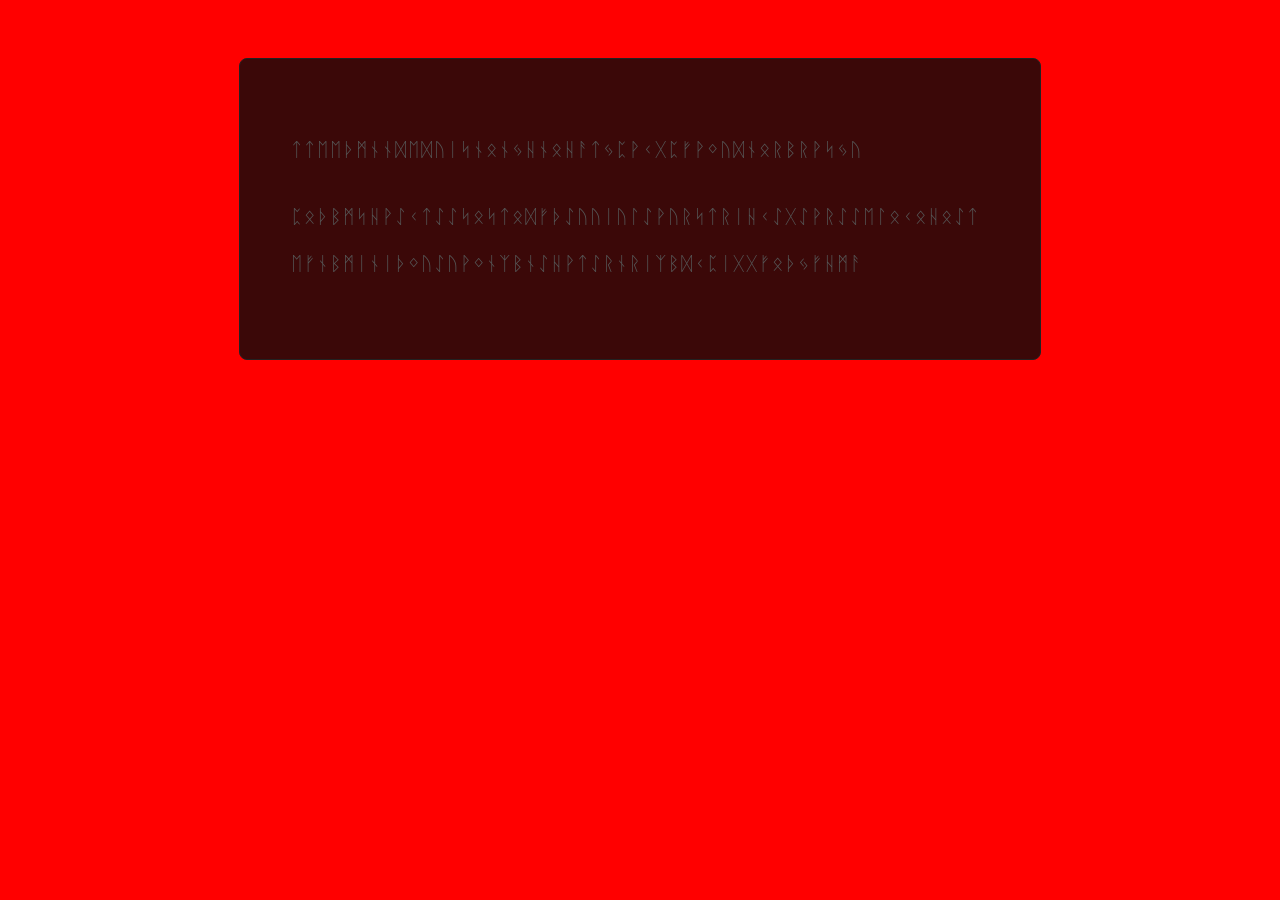
==== index.html @ 0875752b "index" ====
<!DOCTYPE html>
<html lang="pt-BR">
<head>
    <meta charset="UTF-8">
    <title>Shadow Slave Wiki</title>
    <link rel="stylesheet" href="css/style.css">
</head>
<body>

    <div class="spell-description" id="main-desc">
        <p>Você foi infectado pelo Feitiço do Pesadelo.</p>
        <p>As runas se contorcem e dissipam como poeira ao vento, revelando a linguagem proibida do destino.</p>
    </div>

    <script src="js/spell.js"></script>
    <script>
        // Inicia o efeito no elemento com ID 'main-desc'
        initSpellText('main-desc');
    </script>
</body>
</html>
---- css/style.css ----
body { background-color: red !important; }
/* style.css */
body { 
    background-color: #050505; 
    color: #d4d4d4; 
    font-family: 'Courier New', monospace; 
    padding: 50px; 
    display: flex; 
    justify-content: center; 
}

.spell-description {
    line-height: 2.5; 
    font-size: 19px; 
    cursor: pointer;
    padding: 50px; 
    border: 1px solid #222;
    max-width: 700px; 
    background: rgba(10, 10, 10, 0.8); 
    border-radius: 8px;
    user-select: none; /* Evita seleção comum para não atrapalhar o efeito */
}

.char-wrapper { position: relative; display: inline-block; margin: 0 1px; }

.rune-char { color: #555; transition: all 0.5s ease; }

.real-char { 
    position: absolute; left: 0; top: 0; opacity: 0; 
    color: #fff; text-shadow: 0 0 10px #fff; 
    transition: all 1.2s ease;
    filter: blur(5px); /* Efeito de fumaça inicial */
    transform: translateY(-5px);
}

.translated .rune-char { transform: translateY(10px); opacity: 0; filter: blur(5px); }
.translated .real-char { opacity: 1; filter: blur(0px); transform: translateY(0); }

.char-dust {
    position: absolute; width: 2px; height: 2px; background: #fff;
    border-radius: 50%; pointer-events: none; z-index: 100;
    box-shadow: 0 0 5px #fff;
}
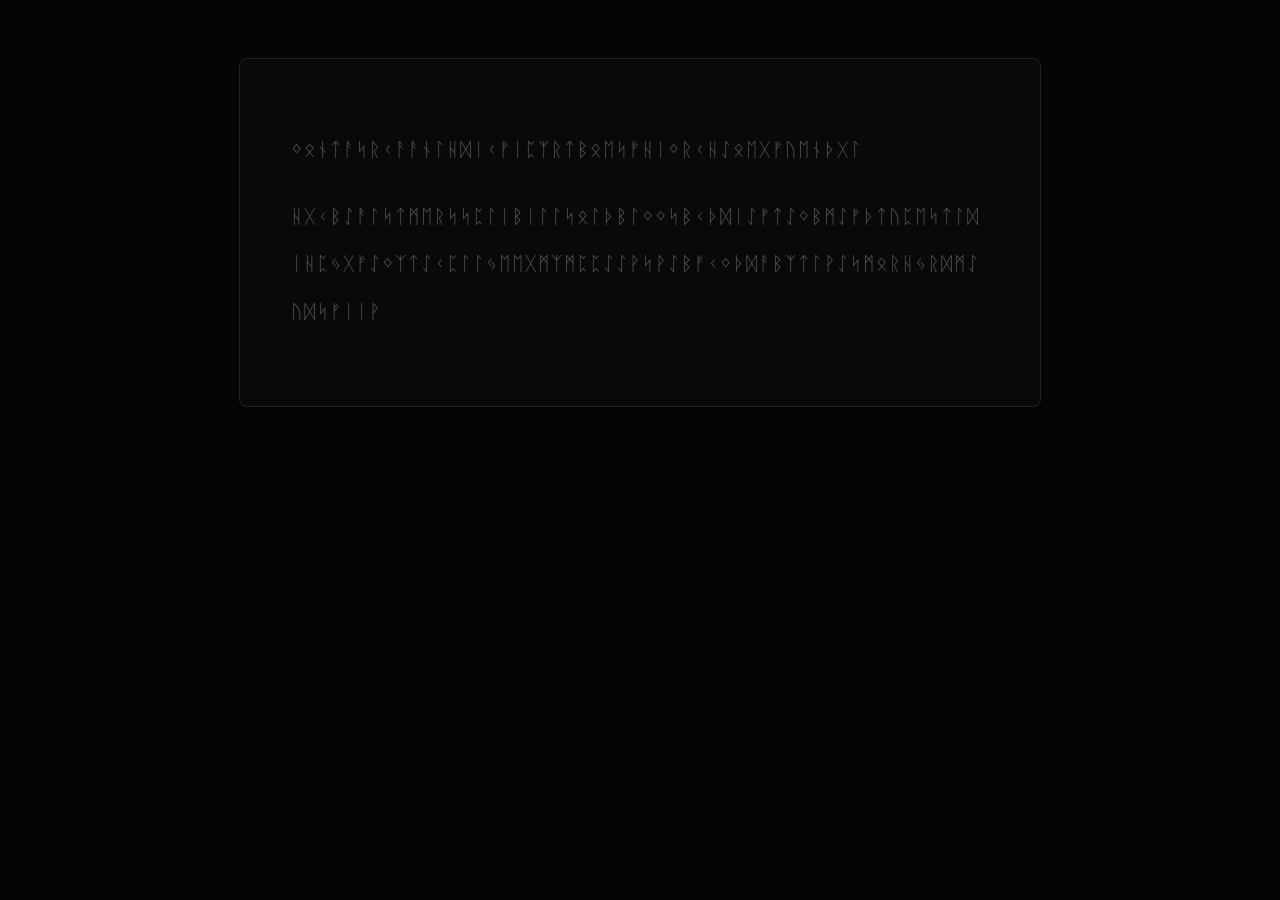
==== commit 4a5be0cd: "index" ====
--- a/index.html
+++ b/index.html
@@ -9,7 +9,7 @@
 
     <div class="spell-description" id="main-desc">
         <p>Você foi infectado pelo Feitiço do Pesadelo.</p>
-        <p>As runas se contorcem e dissipam como poeira ao vento, revelando a linguagem proibida do destino.</p>
+        <p>As sombras sussurram segredos esquecidos. Apenas aqueles que sobrevivem ao Vazio conhecem a verdadeira escuridão.</p>
     </div>
 
     <script src="js/spell.js"></script>
--- a/css/style.css
+++ b/css/style.css
@@ -1,4 +1,3 @@
-body { background-color: red !important; }
 /* style.css */
 body { 
     background-color: #050505; 
@@ -7,6 +6,7 @@
     padding: 50px; 
     display: flex; 
     justify-content: center; 
+    overflow-x: hidden; /* Importante para não dar barra de rolagem com as partículas do mouse */
 }
 
 .spell-description {
@@ -18,26 +18,66 @@
     max-width: 700px; 
     background: rgba(10, 10, 10, 0.8); 
     border-radius: 8px;
-    user-select: none; /* Evita seleção comum para não atrapalhar o efeito */
+    user-select: none;
+    position: relative;
+    z-index: 10;
 }
 
 .char-wrapper { position: relative; display: inline-block; margin: 0 1px; }
 
-.rune-char { color: #555; transition: all 0.5s ease; }
+.rune-char { 
+    color: #555; 
+    transition: all 0.4s ease; /* Transição mais rápida para o efeito de quebra */
+}
 
 .real-char { 
     position: absolute; left: 0; top: 0; opacity: 0; 
-    color: #fff; text-shadow: 0 0 10px #fff; 
-    transition: all 1.2s ease;
-    filter: blur(5px); /* Efeito de fumaça inicial */
-    transform: translateY(-5px);
+    color: #fff; text-shadow: 0 0 12px #fff, 0 0 20px #fff; 
+    transition: all 0.6s ease;
+    filter: blur(2px);
+    transform: scale(1.5); /* Começa maior, como se estivesse surgindo da quebra */
 }
 
-.translated .rune-char { transform: translateY(10px); opacity: 0; filter: blur(5px); }
-.translated .real-char { opacity: 1; filter: blur(0px); transform: translateY(0); }
+/* Efeito de Estilhaço na Revelação (Classe adicionada via JS) */
+.translated .rune-char { 
+    transform: scale(2) rotate(15deg); /* A runa "explode" para fora */
+    opacity: 0; 
+    filter: blur(5px);
+}
 
+.translated .real-char { 
+    opacity: 1; 
+    filter: blur(0px); 
+    transform: scale(1); /* Volta ao tamanho normal */
+}
+
+/* Partícula de estilhaço (fagulho branco) */
 .char-dust {
-    position: absolute; width: 2px; height: 2px; background: #fff;
+    position: absolute; width: 3px; height: 3px; background: #fff;
     border-radius: 50%; pointer-events: none; z-index: 100;
-    box-shadow: 0 0 5px #fff;
+    box-shadow: 0 0 8px #fff, 0 0 15px #fff;
+}
+
+/* --- ESTILOS DO MOUSE --- */
+.mouse-trail {
+    position: absolute; width: 6px; height: 6px; background: #e0e0e0;
+    box-shadow: 0 0 10px #c0c0c0, 0 0 20px #ffffff;
+    border-radius: 50%; pointer-events: none; transform: translate(-50%, -50%);
+    animation: fadeTrail 0.4s ease-out forwards; z-index: 9999;
+}
+
+.mouse-dust {
+    position: absolute; width: 2px; height: 2px; background: #ffffff;
+    box-shadow: 0 0 6px #ffffff; border-radius: 50%; pointer-events: none;
+    transform: translate(-50%, -50%); animation: floatDust 0.8s ease-out forwards; z-index: 9998;
+}
+
+@keyframes fadeTrail {
+    0% { opacity: 0.8; transform: translate(-50%, -50%) scale(1); }
+    100% { opacity: 0; transform: translate(-50%, -50%) scale(0.1); }
+}
+
+@keyframes floatDust {
+    0% { opacity: 1; transform: translate(-50%, -50%) scale(1); }
+    100% { opacity: 0; transform: translate(calc(-50% + var(--tx)), calc(-50% + var(--ty))) scale(0); }
 }
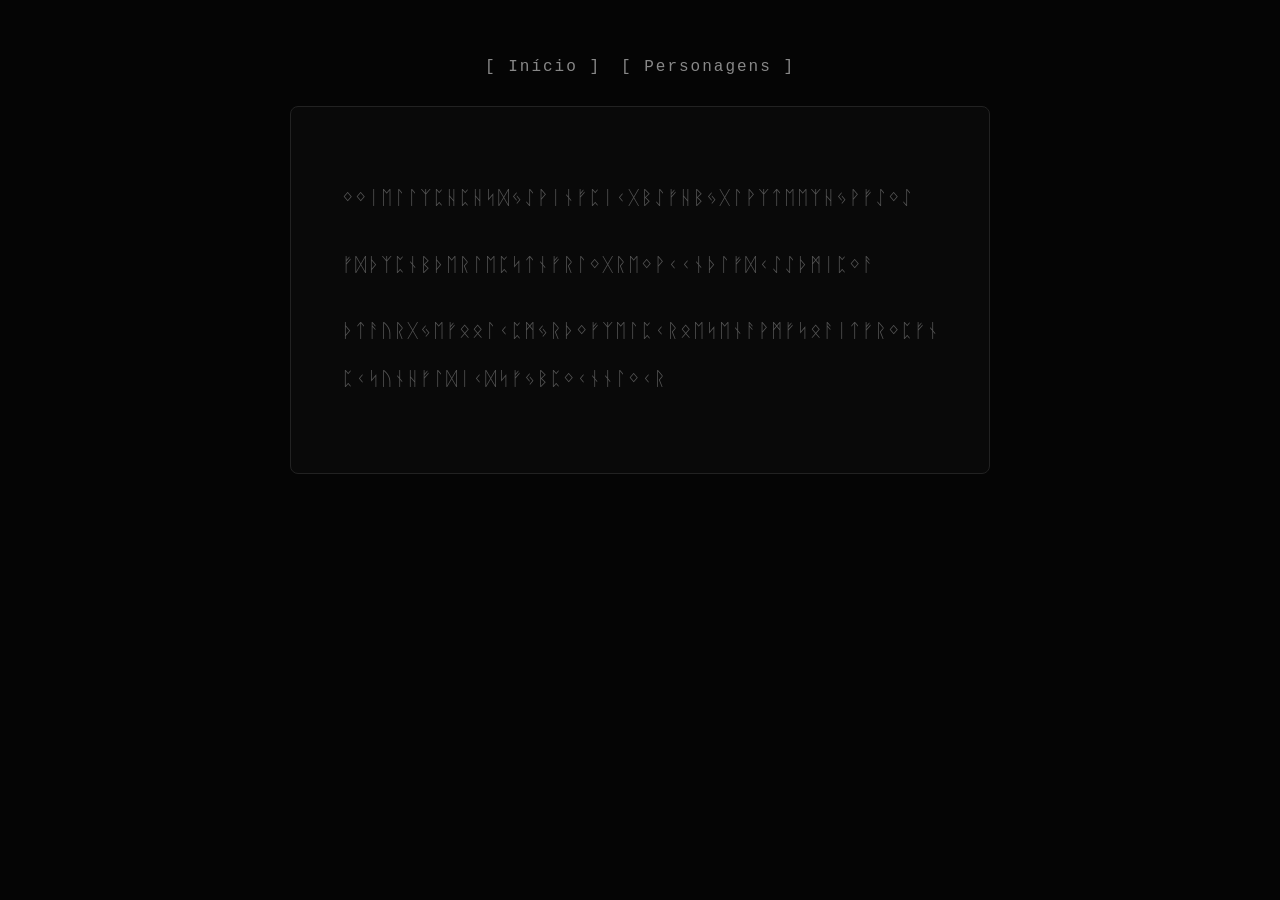
==== commit 7af0a992: "index" ====
--- a/index.html
+++ b/index.html
@@ -2,19 +2,46 @@
 <html lang="pt-BR">
 <head>
     <meta charset="UTF-8">
-    <title>Shadow Slave Wiki</title>
+    <title>Feitiço do Pesadelo - Wiki</title>
     <link rel="stylesheet" href="css/style.css">
+    <style>
+        /* Estilo rápido para o menu de navegação na página inicial */
+        .nav-menu {
+            display: flex;
+            gap: 20px;
+            margin-bottom: 30px;
+            justify-content: center;
+        }
+        .nav-link {
+            color: #888;
+            text-decoration: none;
+            font-size: 16px;
+            letter-spacing: 2px;
+            transition: color 0.3s, text-shadow 0.3s;
+        }
+        .nav-link:hover {
+            color: #fff;
+            text-shadow: 0 0 8px #fff;
+        }
+    </style>
 </head>
 <body>
 
-    <div class="spell-description" id="main-desc">
-        <p>Você foi infectado pelo Feitiço do Pesadelo.</p>
-        <p>As sombras sussurram segredos esquecidos. Apenas aqueles que sobrevivem ao Vazio conhecem a verdadeira escuridão.</p>
+    <div style="max-width: 700px; width: 100%;">
+        <nav class="nav-menu">
+            <a href="index.html" class="nav-link">[ Início ]</a>
+            <a href="personagens/sunny.html" class="nav-link">[ Personagens ]</a>
+        </nav>
+
+        <div class="spell-description" id="main-desc">
+            <p>Você foi infectado pelo Feitiço do Pesadelo.</p>
+            <p>As sombras sussurram segredos esquecidos.</p>
+            <p>Apenas aqueles que sobrevivem ao Vazio conhecem a verdadeira escuridão.</p>
+        </div>
     </div>
 
     <script src="js/spell.js"></script>
     <script>
-        // Inicia o efeito no elemento com ID 'main-desc'
         initSpellText('main-desc');
     </script>
 </body>
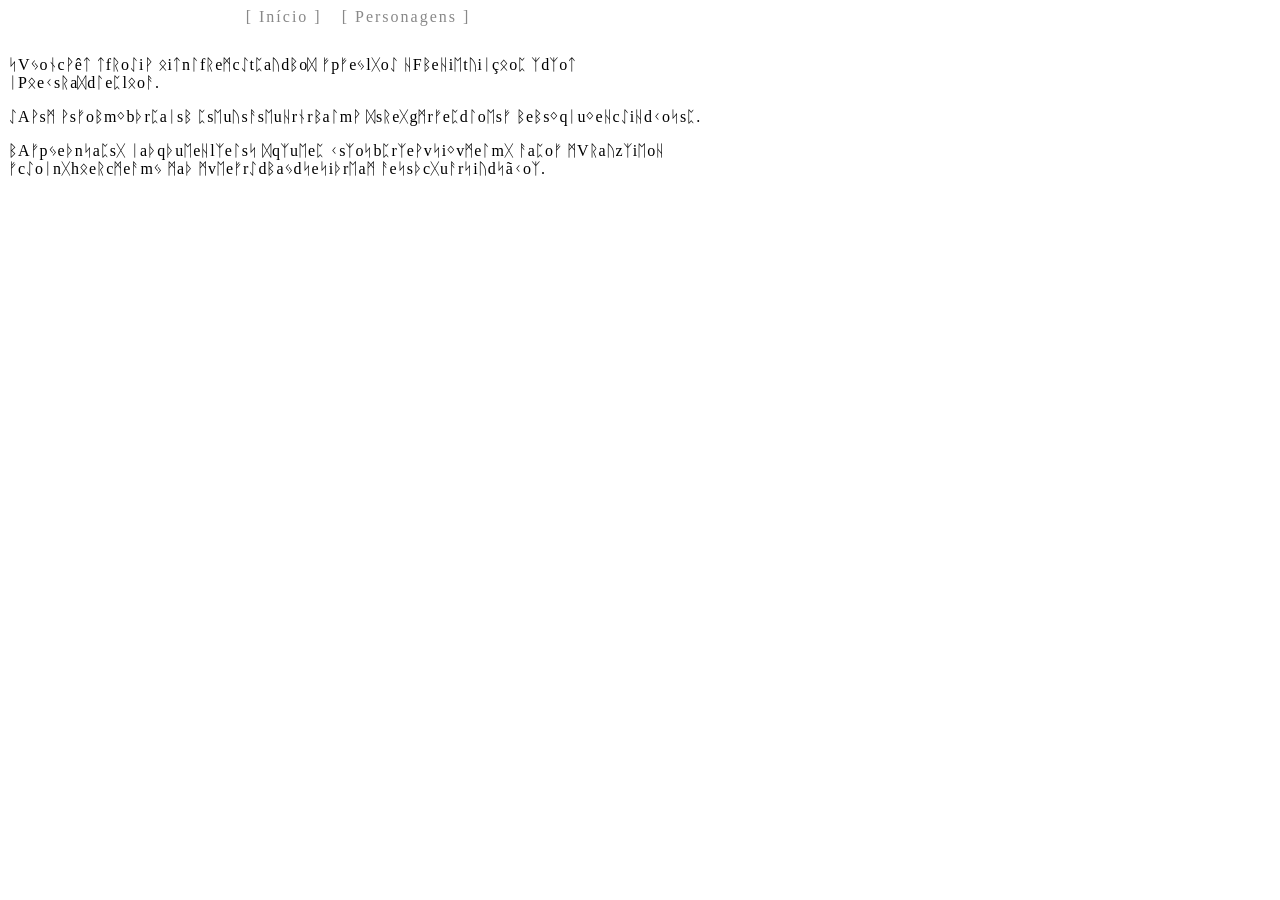
==== commit 12a76d31: "personagens" ====
--- a/index.html
+++ b/index.html
@@ -28,10 +28,10 @@
 <body>
 
     <div style="max-width: 700px; width: 100%;">
-        <nav class="nav-menu">
-            <a href="index.html" class="nav-link">[ Início ]</a>
-            <a href="personagens/sunny.html" class="nav-link">[ Personagens ]</a>
-        </nav>
+       <nav class="nav-menu">
+    <a href="index.html" class="nav-link">[ Início ]</a>
+    <a href="personagens.html" class="nav-link">[ Personagens ]</a>
+</nav>
 
         <div class="spell-description" id="main-desc">
             <p>Você foi infectado pelo Feitiço do Pesadelo.</p>
--- a/css/style.css
+++ b/css/style.css
@@ -1,83 +1,59 @@
-/* style.css */
-body { 
-    background-color: #050505; 
-    color: #d4d4d4; 
-    font-family: 'Courier New', monospace; 
-    padding: 50px; 
-    display: flex; 
-    justify-content: center; 
-    overflow-x: hidden; /* Importante para não dar barra de rolagem com as partículas do mouse */
+/* --- NOVOS ESTILOS: HUB DE PERSONAGENS --- */
+
+.character-grid {
+    display: grid;
+    grid-template-columns: repeat(auto-fit, minmax(220px, 1fr));
+    gap: 30px;
+    margin-top: 40px;
+    width: 100%;
 }
 
-.spell-description {
-    line-height: 2.5; 
-    font-size: 19px; 
-    cursor: pointer;
-    padding: 50px; 
+.character-card {
+    background: rgba(12, 12, 12, 0.9);
     border: 1px solid #222;
-    max-width: 700px; 
-    background: rgba(10, 10, 10, 0.8); 
     border-radius: 8px;
-    user-select: none;
-    position: relative;
-    z-index: 10;
+    padding: 20px;
+    text-align: center;
+    transition: border-color 0.4s, transform 0.4s;
+    text-decoration: none;
+    color: inherit;
+    display: flex;
+    flex-direction: column;
+    align-items: center;
 }
 
-.char-wrapper { position: relative; display: inline-block; margin: 0 1px; }
-
-.rune-char { 
-    color: #555; 
-    transition: all 0.4s ease; /* Transição mais rápida para o efeito de quebra */
+.character-card:hover {
+    border-color: #fff;
+    transform: translateY(-5px);
+    box-shadow: 0 5px 15px rgba(255, 255, 255, 0.05);
 }
 
-.real-char { 
-    position: absolute; left: 0; top: 0; opacity: 0; 
-    color: #fff; text-shadow: 0 0 12px #fff, 0 0 20px #fff; 
-    transition: all 0.6s ease;
-    filter: blur(2px);
-    transform: scale(1.5); /* Começa maior, como se estivesse surgindo da quebra */
+/* Espaço reservado para a futura imagem */
+.image-placeholder {
+    width: 100%;
+    height: 280px;
+    background: #0f0f0f;
+    border: 1px dashed #444;
+    border-radius: 4px;
+    display: flex;
+    align-items: center;
+    justify-content: center;
+    color: #444;
+    font-size: 12px;
+    letter-spacing: 2px;
+    text-transform: uppercase;
+    margin-bottom: 20px;
+    transition: border-color 0.3s, color 0.3s;
 }
 
-/* Efeito de Estilhaço na Revelação (Classe adicionada via JS) */
-.translated .rune-char { 
-    transform: scale(2) rotate(15deg); /* A runa "explode" para fora */
-    opacity: 0; 
-    filter: blur(5px);
+.character-card:hover .image-placeholder {
+    border-color: #666;
+    color: #888;
 }
 
-.translated .real-char { 
-    opacity: 1; 
-    filter: blur(0px); 
-    transform: scale(1); /* Volta ao tamanho normal */
-}
-
-/* Partícula de estilhaço (fagulho branco) */
-.char-dust {
-    position: absolute; width: 3px; height: 3px; background: #fff;
-    border-radius: 50%; pointer-events: none; z-index: 100;
-    box-shadow: 0 0 8px #fff, 0 0 15px #fff;
-}
-
-/* --- ESTILOS DO MOUSE --- */
-.mouse-trail {
-    position: absolute; width: 6px; height: 6px; background: #e0e0e0;
-    box-shadow: 0 0 10px #c0c0c0, 0 0 20px #ffffff;
-    border-radius: 50%; pointer-events: none; transform: translate(-50%, -50%);
-    animation: fadeTrail 0.4s ease-out forwards; z-index: 9999;
-}
-
-.mouse-dust {
-    position: absolute; width: 2px; height: 2px; background: #ffffff;
-    box-shadow: 0 0 6px #ffffff; border-radius: 50%; pointer-events: none;
-    transform: translate(-50%, -50%); animation: floatDust 0.8s ease-out forwards; z-index: 9998;
-}
-
-@keyframes fadeTrail {
-    0% { opacity: 0.8; transform: translate(-50%, -50%) scale(1); }
-    100% { opacity: 0; transform: translate(-50%, -50%) scale(0.1); }
-}
-
-@keyframes floatDust {
-    0% { opacity: 1; transform: translate(-50%, -50%) scale(1); }
-    100% { opacity: 0; transform: translate(calc(-50% + var(--tx)), calc(-50% + var(--ty))) scale(0); }
+.card-name {
+    font-size: 20px;
+    color: #fff;
+    margin: 10px 0 5px 0;
+    letter-spacing: 1px;
 }
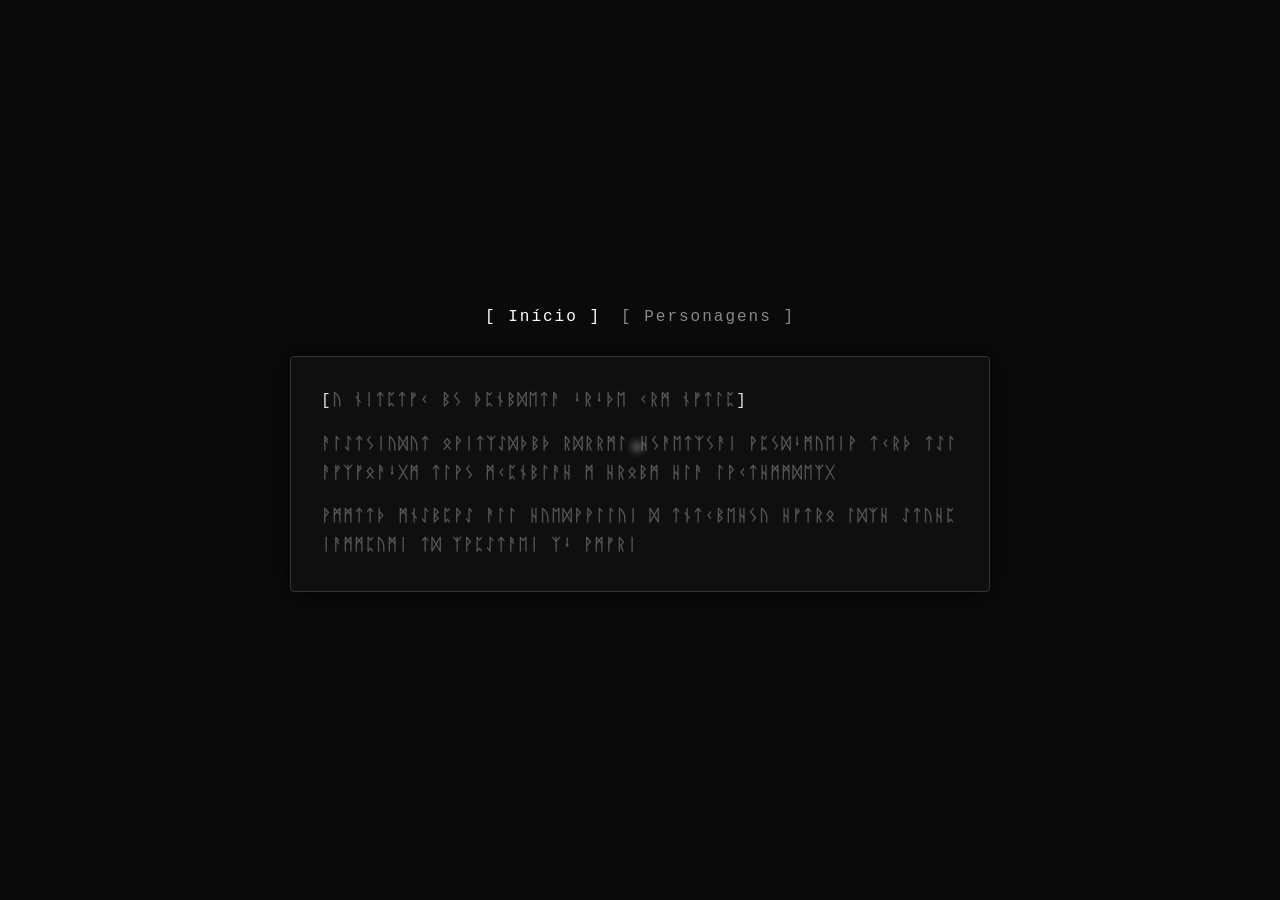
==== commit df6d0bf3: "a" ====
--- a/index.html
+++ b/index.html
@@ -2,47 +2,232 @@
 <html lang="pt-BR">
 <head>
     <meta charset="UTF-8">
-    <title>Feitiço do Pesadelo - Wiki</title>
-    <link rel="stylesheet" href="css/style.css">
+    <meta name="viewport" content="width=device-width, initial-scale=1.0">
+    <title>Feitiço do Pesadelo</title>
     <style>
-        /* Estilo rápido para o menu de navegação na página inicial */
-        .nav-menu {
+        /* --- ESTILOS GERAIS --- */
+        * { box-sizing: border-box; margin: 0; padding: 0; }
+        body {
+            background-color: #0a0a0a;
+            color: #e0e0e0;
+            font-family: 'Courier New', Courier, monospace;
+            min-height: 100vh;
             display: flex;
-            gap: 20px;
-            margin-bottom: 30px;
             justify-content: center;
-        }
-        .nav-link {
-            color: #888;
-            text-decoration: none;
-            font-size: 16px;
-            letter-spacing: 2px;
-            transition: color 0.3s, text-shadow 0.3s;
-        }
-        .nav-link:hover {
+            align-items: center;
+            padding: 20px;
+            overflow-x: hidden;
+            cursor: none;
+        }
+
+        /* --- MENU --- */
+        .nav-menu { display: flex; gap: 20px; margin-bottom: 30px; justify-content: center; }
+        .nav-link { color: #888; text-decoration: none; font-size: 16px; letter-spacing: 2px; transition: all 0.3s; }
+        .nav-link:hover { color: #fff; text-shadow: 0 0 8px #fff; }
+
+        /* --- CAIXA DO FEITIÇO --- */
+        .spell-description {
+            background: rgba(15, 15, 15, 0.95);
+            border: 1px solid #333;
+            padding: 30px;
+            border-radius: 4px;
+            box-shadow: 0 0 20px rgba(0, 0, 0, 0.8);
+            line-height: 1.8;
+            letter-spacing: 1px;
+            position: relative;
+        }
+        .spell-description p { margin-bottom: 15px; }
+        .spell-description p:last-child { margin-bottom: 0; }
+
+        /* --- EFEITO RÚNICO --- */
+        .rune-char {
+            display: inline-block;
+            font-family: 'Courier New', monospace;
+            font-weight: bold;
+            color: #555;
+            transition: all 0.1s ease;
+            position: relative;
+        }
+        .real-char {
+            display: inline-block;
             color: #fff;
-            text-shadow: 0 0 8px #fff;
+            text-shadow: 0 0 8px #fff, 0 0 15px #888;
+            animation: reveal 0.4s ease forwards;
+        }
+        @keyframes reveal {
+            0% { opacity: 0; transform: scale(1.2); }
+            100% { opacity: 1; transform: scale(1); }
+        }
+
+        /* --- PARTÍCULAS E POEIRA --- */
+        .char-dust {
+            position: fixed;
+            pointer-events: none;
+            width: 2px;
+            height: 2px;
+            background: #fff;
+            box-shadow: 0 0 4px #fff, 0 0 8px #aaa;
+            border-radius: 50%;
+            z-index: 1000;
+        }
+        .mouse-trail {
+            position: fixed;
+            width: 6px;
+            height: 6px;
+            background: rgba(255, 255, 255, 0.2);
+            box-shadow: 0 0 8px #fff;
+            border-radius: 50%;
+            pointer-events: none;
+            transform: translate(-50%, -50%);
+            z-index: 9999;
+            transition: width 0.2s, height 0.2s;
+        }
+        .mouse-dust {
+            position: fixed;
+            pointer-events: none;
+            width: 2px;
+            height: 2px;
+            background: rgba(255, 255, 255, 0.5);
+            box-shadow: 0 0 4px #fff;
+            border-radius: 50%;
+            z-index: 9998;
         }
     </style>
 </head>
 <body>
 
+    <div class="mouse-trail" id="mouseTrail"></div>
+
     <div style="max-width: 700px; width: 100%;">
-       <nav class="nav-menu">
-    <a href="index.html" class="nav-link">[ Início ]</a>
-    <a href="personagens.html" class="nav-link">[ Personagens ]</a>
-</nav>
-
-        <div class="spell-description" id="main-desc">
-            <p>Você foi infectado pelo Feitiço do Pesadelo.</p>
-            <p>As sombras sussurram segredos esquecidos.</p>
-            <p>Apenas aqueles que sobrevivem ao Vazio conhecem a verdadeira escuridão.</p>
+        <nav class="nav-menu">
+            <a href="index.html" class="nav-link" style="color: #fff;">[ Início ]</a>
+            <a href="personagens.html" class="nav-link">[ Personagens ]</a>
+        </nav>
+
+        <div class="spell-description" id="intro-text">
+            <p>[O Feitiço do Pesadelo chama por você.]</p>
+            <p>Aspirações grandiosas trazem provações terríveis. Você foi escolhido para carregar o fardo dos esquecidos.</p>
+            <p>Apenas aqueles que desafiarem a escuridão terão seus nomes gravados no Registro de Alma.</p>
         </div>
     </div>
 
-    <script src="js/spell.js"></script>
     <script>
-        initSpellText('main-desc');
+        /* --- LOGICA DO FEITIÇO (MIGRAÇÃO DO SPELL.JS) --- */
+        const runes = "ᚠᚢᚦᚨᚱᚲᚷᚹᚺᚾᛁᚨᛇᛈᛉᛊᛏᛒᛗᛚᛍᛏᛖᛗᛚᛞᛟ";
+        
+        function initSpellText(elementId) {
+            const container = document.getElementById(elementId);
+            if (!container) return;
+            
+            const paragraphs = container.querySelectorAll('p');
+            
+            paragraphs.forEach(p => {
+                const originalText = p.innerText;
+                p.innerHTML = '';
+                
+                for (let char of originalText) {
+                    const span = document.createElement('span');
+                    if (char === ' ' || char === '\n' || char === '[' || char === ']') {
+                        span.innerText = char;
+                        span.style.whiteSpace = 'pre-wrap';
+                    } else {
+                        span.classList.add('rune-char');
+                        span.dataset.real = char;
+                        span.innerText = runes[Math.floor(Math.random() * runes.length)];
+                        
+                        // Evento de quebra ao passar o mouse
+                        span.addEventListener('mouseover', function handleReveal() {
+                            if (!span.classList.contains('real-char')) {
+                                createDust(span);
+                                span.classList.remove('rune-char');
+                                span.classList.add('real-char');
+                                span.innerText = span.dataset.real;
+                                span.removeEventListener('mouseover', handleReveal);
+                            }
+                        });
+                    }
+                    p.appendChild(span);
+                }
+            });
+            
+            // Loop de mutação das runas sobreviventes
+            setInterval(() => {
+                const activeRunes = container.querySelectorAll('.rune-char');
+                activeRunes.forEach(rune => {
+                    if (Math.random() > 0.85) {
+                        rune.innerText = runes[Math.floor(Math.random() * runes.length)];
+                    }
+                });
+            }, 120);
+        }
+
+        // Partículas ao quebrar runas
+        function createDust(element) {
+            const rect = element.getBoundingClientRect();
+            for (let i = 0; i < 6; i++) {
+                const dust = document.createElement('div');
+                dust.classList.add('char-dust');
+                dust.style.left = (rect.left + rect.width / 2) + 'px';
+                dust.style.top = (rect.top + rect.height / 2) + 'px';
+                
+                const angle = Math.random() * Math.PI * 2;
+                const speed = Math.random() * 3 + 1;
+                const vx = Math.cos(angle) * speed;
+                const vy = Math.sin(angle) * speed;
+                
+                document.body.appendChild(dust);
+                
+                let opacity = 1;
+                const pInfo = { x: rect.left, y: rect.top, vx, vy };
+                
+                const anim = setInterval(() => {
+                    pInfo.x += pInfo.vx;
+                    pInfo.y += pInfo.vy;
+                    pInfo.vy += 0.05; // gravidade
+                    dust.style.left = pInfo.x + 'px';
+                    dust.style.top = pInfo.y + 'px';
+                    opacity -= 0.04;
+                    dust.style.opacity = opacity;
+                    
+                    if (opacity <= 0) {
+                        clearInterval(anim);
+                        dust.remove();
+                    }
+                }, 20);
+            }
+        }
+
+        /* --- LOGICA DO MOUSE --- */
+        const trail = document.getElementById('mouseTrail');
+        let lastX = 0, lastY = 0;
+
+        document.addEventListener('mousemove', (e) => {
+            trail.style.left = e.clientX + 'px';
+            trail.style.top = e.clientY + 'px';
+            
+            // Criar rastro de poeira se mover rápido
+            const dist = Math.hypot(e.clientX - lastX, e.clientY - lastY);
+            if (dist > 15 && Math.random() > 0.4) {
+                const mDust = document.createElement('div');
+                mDust.classList.add('mouse-dust');
+                mDust.style.left = e.clientX + 'px';
+                mDust.style.top = e.clientY + 'px';
+                document.body.appendChild(mDust);
+                
+                let op = 1;
+                const anim = setInterval(() => {
+                    op -= 0.05;
+                    mDust.style.opacity = op;
+                    if (op <= 0) { clearInterval(anim); mDust.remove(); }
+                }, 30);
+                
+                lastX = e.clientX;
+                lastY = e.clientY;
+            }
+        });
+
+        // Inicializa o efeito no texto
+        initSpellText('intro-text');
     </script>
 </body>
 </html>
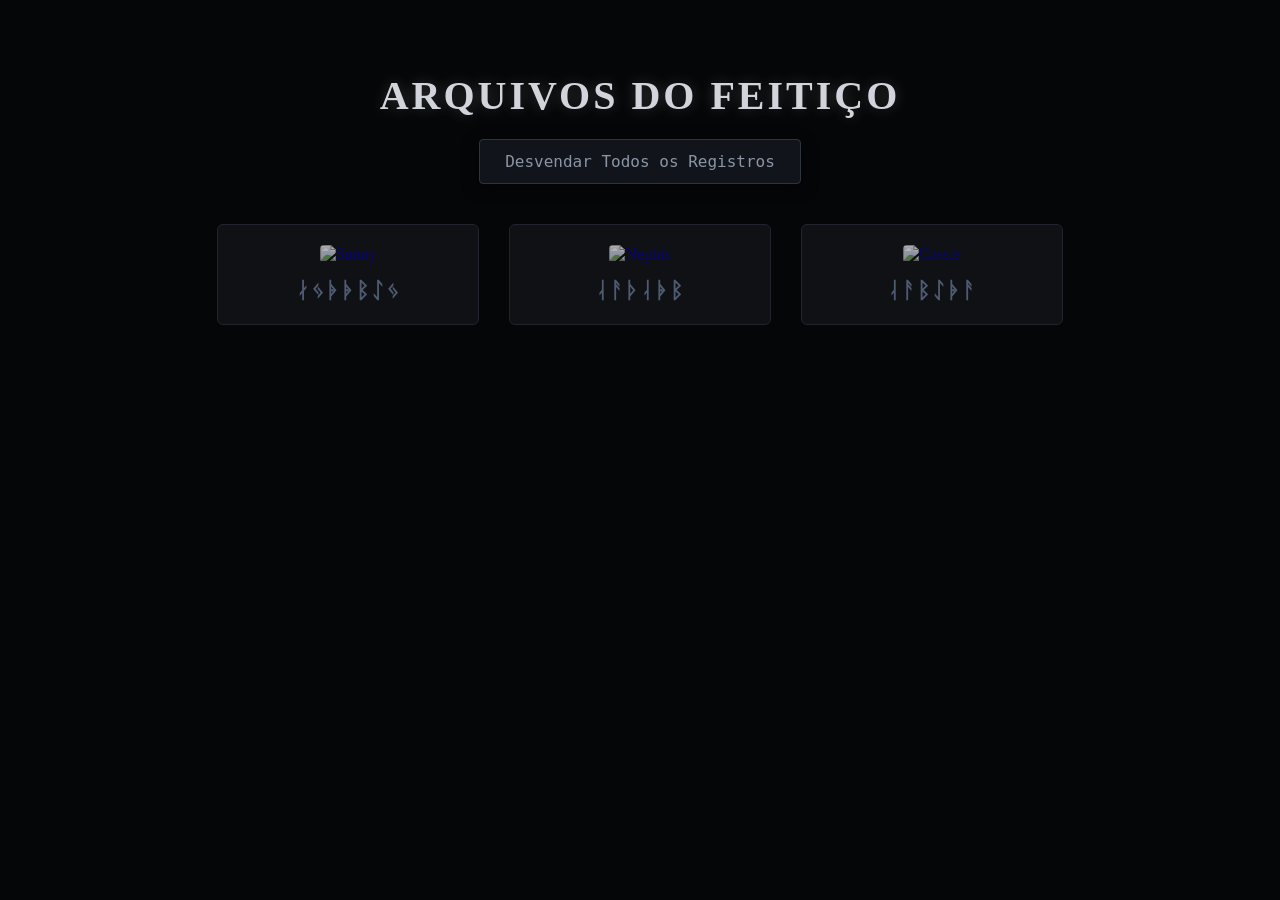
==== commit 1cb5cdbd: "atualização geral" ====
--- a/index.html
+++ b/index.html
@@ -3,231 +3,190 @@
 <head>
     <meta charset="UTF-8">
     <meta name="viewport" content="width=device-width, initial-scale=1.0">
-    <title>Feitiço do Pesadelo</title>
+    <title>Arquivo do Feitiço do Pesadelo</title>
     <style>
-        /* --- ESTILOS GERAIS --- */
-        * { box-sizing: border-box; margin: 0; padding: 0; }
         body {
-            background-color: #0a0a0a;
-            color: #e0e0e0;
-            font-family: 'Courier New', Courier, monospace;
-            min-height: 100vh;
+            background-color: #050608;
+            color: #d1d5db;
+            font-family: serif;
+            margin: 0;
+            padding: 5vh 20px;
+            overflow-x: hidden;
             display: flex;
-            justify-content: center;
+            flex-direction: column;
             align-items: center;
-            padding: 20px;
-            overflow-x: hidden;
-            cursor: none;
         }
 
-        /* --- MENU --- */
-        .nav-menu { display: flex; gap: 20px; margin-bottom: 30px; justify-content: center; }
-        .nav-link { color: #888; text-decoration: none; font-size: 16px; letter-spacing: 2px; transition: all 0.3s; }
-        .nav-link:hover { color: #fff; text-shadow: 0 0 8px #fff; }
+        h1 {
+            font-size: 2.5rem;
+            letter-spacing: 3px;
+            text-shadow: 0 0 15px rgba(255,255,255,0.2);
+            text-align: center;
+            margin-bottom: 20px;
+        }
 
-        /* --- CAIXA DO FEITIÇO --- */
-        .spell-description {
-            background: rgba(15, 15, 15, 0.95);
-            border: 1px solid #333;
-            padding: 30px;
+        .global-translate-btn {
+            background: #11141a;
+            border: 1px solid #2d333f;
+            padding: 12px 25px;
             border-radius: 4px;
-            box-shadow: 0 0 20px rgba(0, 0, 0, 0.8);
-            line-height: 1.8;
-            letter-spacing: 1px;
+            color: #8a95a5;
+            font-family: monospace;
+            font-size: 16px;
+            cursor: pointer;
+            margin-bottom: 40px;
+            transition: all 0.3s ease;
+            box-shadow: 0 4px 15px rgba(0,0,0,0.5);
+            z-index: 50;
             position: relative;
         }
-        .spell-description p { margin-bottom: 15px; }
-        .spell-description p:last-child { margin-bottom: 0; }
-
-        /* --- EFEITO RÚNICO --- */
-        .rune-char {
-            display: inline-block;
-            font-family: 'Courier New', monospace;
-            font-weight: bold;
-            color: #555;
-            transition: all 0.1s ease;
-            position: relative;
-        }
-        .real-char {
-            display: inline-block;
+        .global-translate-btn:hover {
+            border-color: #cbd5e1;
             color: #fff;
-            text-shadow: 0 0 8px #fff, 0 0 15px #888;
-            animation: reveal 0.4s ease forwards;
-        }
-        @keyframes reveal {
-            0% { opacity: 0; transform: scale(1.2); }
-            100% { opacity: 1; transform: scale(1); }
+            box-shadow: 0 0 20px rgba(255,255,255,0.1);
         }
 
-        /* --- PARTÍCULAS E POEIRA --- */
-        .char-dust {
+        .character-grid {
+            display: flex;
+            gap: 30px;
+            flex-wrap: wrap;
+            justify-content: center;
+            max-width: 1000px;
+            width: 100%;
+            position: relative;
+            z-index: 10;
+        }
+
+        .char-card {
+            background: #0f1115;
+            border: 1px solid #1f242e;
+            border-radius: 6px;
+            padding: 20px;
+            width: 220px;
+            text-align: center;
+            text-decoration: none;
+            transition: transform 0.3s ease, box-shadow 0.3s ease;
+            cursor: pointer;
+        }
+        .char-card:hover {
+            transform: translateY(-5px);
+            box-shadow: 0 10px 30px rgba(0,0,0,0.8);
+            border-color: #3a4354;
+        }
+
+        .char-img {
+            width: 100%;
+            height: 280px;
+            object-fit: cover;
+            border-radius: 4px;
+            filter: grayscale(40%) brightness(70%);
+            margin-bottom: 15px;
+            transition: all 0.3s;
+        }
+        .char-card:hover .char-img {
+            filter: grayscale(0%) brightness(100%);
+        }
+
+        .char-name {
+            font-size: 22px;
+            margin: 0;
+            color: #4f5b73;
+            letter-spacing: 2px;
+        }
+        .rune-letter {
+            display: inline-block;
+            transition: all 0.3s;
+        }
+        .rune-letter.revealed {
+            color: #fff;
+            text-shadow: 0 0 8px rgba(255,255,255,0.6);
+        }
+
+        .magic-wave {
             position: fixed;
+            top: -20vh;
+            left: 0;
+            width: 100vw;
+            height: 10vh;
+            background: linear-gradient(to bottom, transparent, rgba(255,255,255,0.3), transparent);
+            box-shadow: 0 0 40px rgba(255,255,255,0.1);
             pointer-events: none;
-            width: 2px;
-            height: 2px;
-            background: #fff;
-            box-shadow: 0 0 4px #fff, 0 0 8px #aaa;
-            border-radius: 50%;
-            z-index: 1000;
+            z-index: 100;
+            opacity: 0;
         }
-        .mouse-trail {
-            position: fixed;
-            width: 6px;
-            height: 6px;
-            background: rgba(255, 255, 255, 0.2);
-            box-shadow: 0 0 8px #fff;
-            border-radius: 50%;
-            pointer-events: none;
-            transform: translate(-50%, -50%);
-            z-index: 9999;
-            transition: width 0.2s, height 0.2s;
-        }
-        .mouse-dust {
-            position: fixed;
-            pointer-events: none;
-            width: 2px;
-            height: 2px;
-            background: rgba(255, 255, 255, 0.5);
-            box-shadow: 0 0 4px #fff;
-            border-radius: 50%;
-            z-index: 9998;
+        @keyframes waveSweep {
+            0% { top: -20vh; opacity: 1; }
+            100% { top: 120vh; opacity: 1; }
         }
     </style>
 </head>
 <body>
 
-    <div class="mouse-trail" id="mouseTrail"></div>
+    <h1>ARQUIVOS DO FEITIÇO</h1>
 
-    <div style="max-width: 700px; width: 100%;">
-        <nav class="nav-menu">
-            <a href="index.html" class="nav-link" style="color: #fff;">[ Início ]</a>
-            <a href="personagens.html" class="nav-link">[ Personagens ]</a>
-        </nav>
+    <button class="global-translate-btn" id="mass-btn">
+        Desvendar Todos os Registros
+    </button>
 
-        <div class="spell-description" id="intro-text">
-            <p>[O Feitiço do Pesadelo chama por você.]</p>
-            <p>Aspirações grandiosas trazem provações terríveis. Você foi escolhido para carregar o fardo dos esquecidos.</p>
-            <p>Apenas aqueles que desafiarem a escuridão terão seus nomes gravados no Registro de Alma.</p>
-        </div>
+    <div class="magic-wave" id="wave"></div>
+
+    <div class="character-grid">
+        <a href="personagens/sunny.html" class="char-card">
+            <img src="imagens/Sunny.jpg" alt="Sunny" class="char-img">
+            <h2 class="char-name" data-name="SUNLESS"></h2>
+        </a>
+
+        <a href="personagens/nephis.html" class="char-card">
+            <img src="imagens/Nephis.jpg" alt="Nephis" class="char-img">
+            <h2 class="char-name" data-name="NEPHIS"></h2>
+        </a>
+
+        <a href="personagens/cassie.html" class="char-card">
+            <img src="imagens/Cassie.jpg" alt="Cassie" class="char-img">
+            <h2 class="char-name" data-name="CASSIE"></h2>
+        </a>
     </div>
 
     <script>
-        /* --- LOGICA DO FEITIÇO (MIGRAÇÃO DO SPELL.JS) --- */
-        const runes = "ᚠᚢᚦᚨᚱᚲᚷᚹᚺᚾᛁᚨᛇᛈᛉᛊᛏᛒᛗᛚᛍᛏᛖᛗᛚᛞᛟ";
+        const runes = ['ᚦ', 'ᚧ', 'ᚨ', 'ᛒ', 'ᛃ', 'ᛄ', 'ᛅ', 'ᛆ', 'ᛇ'];
         
-        function initSpellText(elementId) {
-            const container = document.getElementById(elementId);
-            if (!container) return;
-            
-            const paragraphs = container.querySelectorAll('p');
-            
-            paragraphs.forEach(p => {
-                const originalText = p.innerText;
-                p.innerHTML = '';
-                
-                for (let char of originalText) {
-                    const span = document.createElement('span');
-                    if (char === ' ' || char === '\n' || char === '[' || char === ']') {
-                        span.innerText = char;
-                        span.style.whiteSpace = 'pre-wrap';
-                    } else {
-                        span.classList.add('rune-char');
-                        span.dataset.real = char;
-                        span.innerText = runes[Math.floor(Math.random() * runes.length)];
-                        
-                        // Evento de quebra ao passar o mouse
-                        span.addEventListener('mouseover', function handleReveal() {
-                            if (!span.classList.contains('real-char')) {
-                                createDust(span);
-                                span.classList.remove('rune-char');
-                                span.classList.add('real-char');
-                                span.innerText = span.dataset.real;
-                                span.removeEventListener('mouseover', handleReveal);
-                            }
-                        });
-                    }
-                    p.appendChild(span);
-                }
-            });
-            
-            // Loop de mutação das runas sobreviventes
-            setInterval(() => {
-                const activeRunes = container.querySelectorAll('.rune-char');
-                activeRunes.forEach(rune => {
-                    if (Math.random() > 0.85) {
-                        rune.innerText = runes[Math.floor(Math.random() * runes.length)];
-                    }
-                });
-            }, 120);
-        }
-
-        // Partículas ao quebrar runas
-        function createDust(element) {
-            const rect = element.getBoundingClientRect();
-            for (let i = 0; i < 6; i++) {
-                const dust = document.createElement('div');
-                dust.classList.add('char-dust');
-                dust.style.left = (rect.left + rect.width / 2) + 'px';
-                dust.style.top = (rect.top + rect.height / 2) + 'px';
-                
-                const angle = Math.random() * Math.PI * 2;
-                const speed = Math.random() * 3 + 1;
-                const vx = Math.cos(angle) * speed;
-                const vy = Math.sin(angle) * speed;
-                
-                document.body.appendChild(dust);
-                
-                let opacity = 1;
-                const pInfo = { x: rect.left, y: rect.top, vx, vy };
-                
-                const anim = setInterval(() => {
-                    pInfo.x += pInfo.vx;
-                    pInfo.y += pInfo.vy;
-                    pInfo.vy += 0.05; // gravidade
-                    dust.style.left = pInfo.x + 'px';
-                    dust.style.top = pInfo.y + 'px';
-                    opacity -= 0.04;
-                    dust.style.opacity = opacity;
-                    
-                    if (opacity <= 0) {
-                        clearInterval(anim);
-                        dust.remove();
-                    }
-                }, 20);
-            }
-        }
-
-        /* --- LOGICA DO MOUSE --- */
-        const trail = document.getElementById('mouseTrail');
-        let lastX = 0, lastY = 0;
-
-        document.addEventListener('mousemove', (e) => {
-            trail.style.left = e.clientX + 'px';
-            trail.style.top = e.clientY + 'px';
-            
-            // Criar rastro de poeira se mover rápido
-            const dist = Math.hypot(e.clientX - lastX, e.clientY - lastY);
-            if (dist > 15 && Math.random() > 0.4) {
-                const mDust = document.createElement('div');
-                mDust.classList.add('mouse-dust');
-                mDust.style.left = e.clientX + 'px';
-                mDust.style.top = e.clientY + 'px';
-                document.body.appendChild(mDust);
-                
-                let op = 1;
-                const anim = setInterval(() => {
-                    op -= 0.05;
-                    mDust.style.opacity = op;
-                    if (op <= 0) { clearInterval(anim); mDust.remove(); }
-                }, 30);
-                
-                lastX = e.clientX;
-                lastY = e.clientY;
+        document.querySelectorAll('.char-name').forEach(el => {
+            const realName = el.getAttribute('data-name');
+            for (let i = 0; i < realName.length; i++) {
+                const span = document.createElement('span');
+                span.classList.add('rune-letter');
+                span.dataset.real = realName[i];
+                span.textContent = realName[i] === ' ' ? ' ' : runes[Math.floor(Math.random() * runes.length)];
+                el.appendChild(span);
             }
         });
 
-        // Inicializa o efeito no texto
-        initSpellText('intro-text');
+        document.querySelectorAll('.char-card').forEach(card => {
+            card.addEventListener('mouseenter', () => {
+                card.querySelectorAll('.rune-letter').forEach((l, idx) => {
+                    setTimeout(() => {
+                        if (!l.classList.contains('revealed')) {
+                            l.textContent = l.dataset.real;
+                            l.classList.add('revealed');
+                        }
+                    }, idx * 50);
+                });
+            });
+        });
+
+        document.getElementById('mass-btn').addEventListener('click', () => {
+            const wave = document.getElementById('wave');
+            wave.style.animation = 'waveSweep 1.5s ease-in-out forwards';
+            
+            setTimeout(() => {
+                document.querySelectorAll('.rune-letter').forEach(l => {
+                    l.textContent = l.dataset.real;
+                    l.classList.add('revealed');
+                });
+            }, 600);
+
+            setTimeout(() => { wave.style.animation = 'none'; }, 1600);
+        });
     </script>
 </body>
 </html>
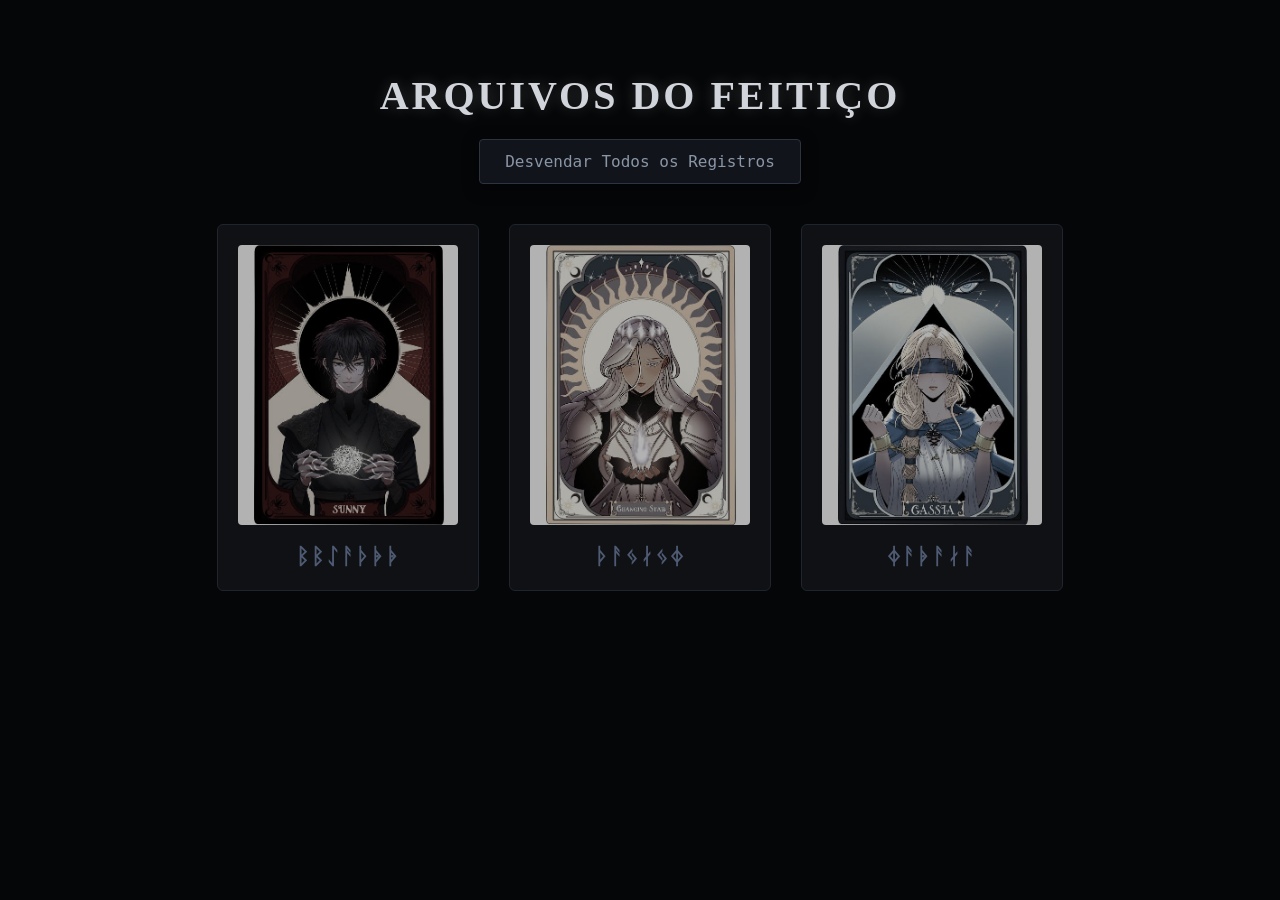
==== commit 61571891: "teste" ====
--- a/index.html
+++ b/index.html
@@ -132,17 +132,17 @@
 
     <div class="character-grid">
         <a href="personagens/sunny.html" class="char-card">
-            <img src="imagens/Sunny.jpg" alt="Sunny" class="char-img">
+            <img src="img/sunless.jpg" alt="Sunny" class="char-img">
             <h2 class="char-name" data-name="SUNLESS"></h2>
         </a>
 
         <a href="personagens/nephis.html" class="char-card">
-            <img src="imagens/Nephis.jpg" alt="Nephis" class="char-img">
+            <img src="img/nephis.jpg" alt="Nephis" class="char-img">
             <h2 class="char-name" data-name="NEPHIS"></h2>
         </a>
 
         <a href="personagens/cassie.html" class="char-card">
-            <img src="imagens/Cassie.jpg" alt="Cassie" class="char-img">
+            <img src="img/cassia.jpg" alt="Cassie" class="char-img">
             <h2 class="char-name" data-name="CASSIE"></h2>
         </a>
     </div>
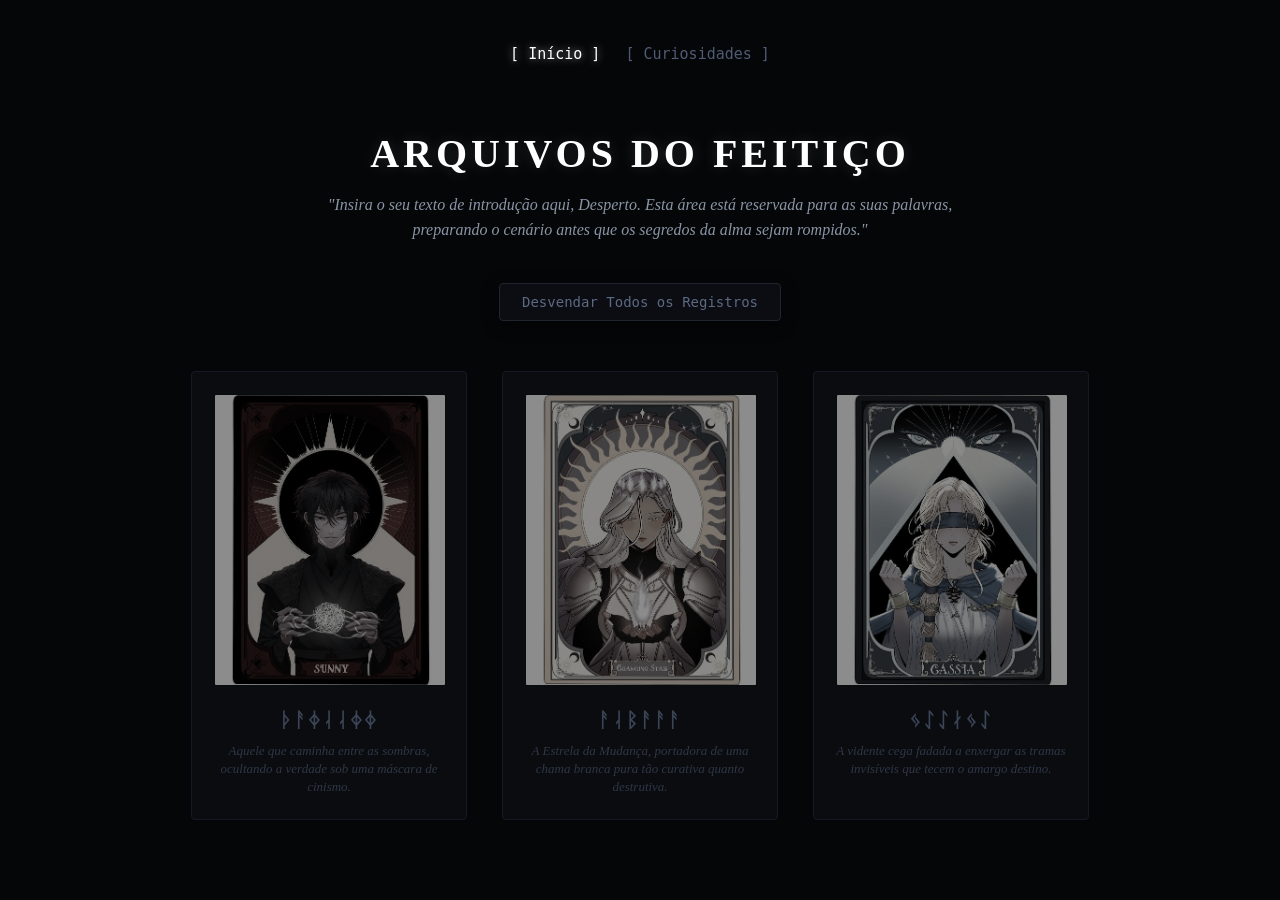
==== commit fad3f74a: "central atualizada" ====
--- a/index.html
+++ b/index.html
@@ -10,106 +10,214 @@
             color: #d1d5db;
             font-family: serif;
             margin: 0;
-            padding: 5vh 20px;
+            padding: 5vh 20px 80px 20px;
             overflow-x: hidden;
             display: flex;
             flex-direction: column;
             align-items: center;
         }
 
-        h1 {
+        /* --- MENU DE NAVEGAÇÃO SUPERIOR --- */
+        .nav-menu {
+            display: flex;
+            gap: 25px;
+            margin-bottom: 40px;
+            font-family: monospace;
+            z-index: 100;
+        }
+        .nav-link {
+            color: #4f5b73;
+            text-decoration: none;
+            transition: all 0.3s ease;
+            font-size: 15px;
+        }
+        .nav-link:hover, .nav-link.active {
+            color: #ffffff;
+            text-shadow: 0 0 8px rgba(255, 255, 255, 0.6);
+        }
+
+        /* --- INTRODUÇÃO DO USUÁRIO --- */
+        .intro-container {
+            max-width: 650px;
+            text-align: center;
+            margin-bottom: 40px;
+            padding: 0 10px;
+            z-index: 10;
+        }
+        .intro-title {
             font-size: 2.5rem;
-            letter-spacing: 3px;
-            text-shadow: 0 0 15px rgba(255,255,255,0.2);
-            text-align: center;
-            margin-bottom: 20px;
-        }
-
+            letter-spacing: 4px;
+            color: #fff;
+            text-shadow: 0 0 15px rgba(255,255,255,0.15);
+            margin-bottom: 15px;
+        }
+        .intro-text {
+            font-family: 'Times New Roman', serif;
+            font-style: italic;
+            color: #8a95a5;
+            font-size: 16px;
+            line-height: 1.6;
+            margin: 0;
+        }
+
+        /* --- BOTÃO SUPREMO DE TRADUÇÃO --- */
         .global-translate-btn {
-            background: #11141a;
-            border: 1px solid #2d333f;
-            padding: 12px 25px;
+            background: #0b0d12;
+            border: 1px solid #1f242e;
+            padding: 10px 22px;
             border-radius: 4px;
-            color: #8a95a5;
+            color: #5c6982;
             font-family: monospace;
-            font-size: 16px;
+            font-size: 14px;
             cursor: pointer;
-            margin-bottom: 40px;
+            margin-bottom: 50px;
             transition: all 0.3s ease;
             box-shadow: 0 4px 15px rgba(0,0,0,0.5);
             z-index: 50;
-            position: relative;
         }
         .global-translate-btn:hover {
-            border-color: #cbd5e1;
+            border-color: #8a95a5;
             color: #fff;
-            box-shadow: 0 0 20px rgba(255,255,255,0.1);
-        }
-
+            text-shadow: 0 0 5px #fff;
+        }
+
+        /* --- GRID E CARDS DE PERSONAGENS --- */
         .character-grid {
             display: flex;
-            gap: 30px;
+            gap: 35px;
             flex-wrap: wrap;
             justify-content: center;
-            max-width: 1000px;
+            max-width: 1050px;
             width: 100%;
             position: relative;
             z-index: 10;
         }
 
         .char-card {
-            background: #0f1115;
-            border: 1px solid #1f242e;
-            border-radius: 6px;
-            padding: 20px;
-            width: 220px;
+            background: #0a0c10;
+            border: 1px solid #141923;
+            border-radius: 4px;
+            padding: 22px;
+            width: 230px;
             text-align: center;
             text-decoration: none;
-            transition: transform 0.3s ease, box-shadow 0.3s ease;
-            cursor: pointer;
+            position: relative;
+            transition: transform 0.4s cubic-bezier(0.25, 1, 0.5, 1);
+            cursor: none; /* Esconde o mouse original dentro do card */
         }
         .char-card:hover {
-            transform: translateY(-5px);
-            box-shadow: 0 10px 30px rgba(0,0,0,0.8);
-            border-color: #3a4354;
-        }
-
+            transform: translateY(-8px);
+        }
+
+        /* --- EFEITOS INDIVIDUAIS DE BORDA (HOVER) --- */
+        
+        /* Sunny: Tentáculos de Sombra */
+        .char-card[data-type="sunny"]:hover {
+            border-color: #0d0d11;
+            box-shadow: 0 10px 35px rgba(0,0,0,0.95), 
+                        0 0 20px rgba(0, 0, 0, 0.8),
+                        inset 0 0 15px rgba(10, 10, 15, 0.6);
+            animation: shadowPulse 3s infinite ease-in-out;
+        }
+        @keyframes shadowPulse {
+            0%, 100% { box-shadow: 0 10px 35px rgba(0,0,0,0.95), 0 0 15px rgba(0,0,0,0.8); }
+            50% { box-shadow: 0 10px 35px rgba(0,0,0,1), 0 0 30px rgba(15, 15, 25, 0.9); }
+        }
+
+        /* Nephis: Fogo Branco Puro */
+        .char-card[data-type="nephis"]:hover {
+            border-color: #e5e7eb;
+            box-shadow: 0 0 25px rgba(255, 255, 255, 0.25),
+                        inset 0 0 10px rgba(255, 255, 255, 0.1);
+            animation: fireGlow 1.5s infinite alternate ease-in-out;
+        }
+        @keyframes fireGlow {
+            0% { box-shadow: 0 0 20px rgba(255,255,255,0.15), inset 0 0 5px rgba(255,255,255,0.05); }
+            100% { box-shadow: 0 0 35px rgba(255,255,255,0.35), inset 0 0 15px rgba(255,255,255,0.15); }
+        }
+
+        /* Cassie: Névoa Azul Cintilante */
+        .char-card[data-type="cassie"]:hover {
+            border-color: #0077cc;
+            box-shadow: 0 0 25px rgba(0, 170, 255, 0.25),
+                        inset 0 0 12px rgba(0, 119, 204, 0.15);
+            animation: nebulaMist 2.5s infinite alternate ease-in-out;
+        }
+        @keyframes nebulaMist {
+            0% { box-shadow: 0 0 15px rgba(0,170,255,0.15), rgba(0, 50, 100, 0.3); }
+            100% { box-shadow: 0 0 35px rgba(0,170,255,0.4), rgba(0, 50, 100, 0.5); }
+        }
+
+        /* --- ELEMENTOS DO CARD --- */
         .char-img {
             width: 100%;
-            height: 280px;
+            height: 290px;
             object-fit: cover;
-            border-radius: 4px;
-            filter: grayscale(40%) brightness(70%);
-            margin-bottom: 15px;
-            transition: all 0.3s;
+            border-radius: 2px;
+            filter: grayscale(60%) brightness(55%);
+            margin-bottom: 18px;
+            transition: all 0.4s ease;
+            border: 1px solid #11141a;
         }
         .char-card:hover .char-img {
-            filter: grayscale(0%) brightness(100%);
-        }
-
+            filter: grayscale(10%) brightness(90%);
+            border-color: #222936;
+        }
+
+        /* --- TRADUÇÃO RÚNICA NEUTRA (PRATA) --- */
         .char-name {
-            font-size: 22px;
-            margin: 0;
-            color: #4f5b73;
+            font-size: 20px;
+            margin: 0 0 10px 0;
+            color: #3b4556;
             letter-spacing: 2px;
+            font-family: monospace;
         }
         .rune-letter {
             display: inline-block;
-            transition: all 0.3s;
+            transition: all 0.4s;
         }
         .rune-letter.revealed {
-            color: #fff;
-            text-shadow: 0 0 8px rgba(255,255,255,0.6);
-        }
-
+            color: #e5e7eb;
+            text-shadow: 0 0 8px rgba(255,255,255,0.4);
+            font-family: serif;
+        }
+
+        /* --- BREVE SINOPSE --- */
+        .char-synopsis {
+            font-size: 13px;
+            color: #525f7a;
+            font-family: serif;
+            font-style: italic;
+            margin: 0;
+            line-height: 1.4;
+            opacity: 0.5;
+            transition: opacity 0.4s ease, color 0.4s ease;
+        }
+        .char-card:hover .char-synopsis {
+            opacity: 0.9;
+            color: #9ca3af;
+        }
+
+        /* --- CURSOR CUSTOMIZADO DINÂMICO --- */
+        #custom-cursor {
+            position: fixed;
+            width: 10px;
+            height: 10px;
+            background-color: transparent;
+            border-radius: 50%;
+            pointer-events: none;
+            z-index: 1000;
+            transform: translate(-50%, -50%);
+            transition: width 0.2s, height 0.2s, background-color 0.3s, box-shadow 0.3s;
+        }
+
+        /* --- ONDA MAGNÉTICA DA TRADUÇÃO EM MASSA --- */
         .magic-wave {
             position: fixed;
-            top: -20vh;
-            left: 0;
-            width: 100vw;
-            height: 10vh;
-            background: linear-gradient(to bottom, transparent, rgba(255,255,255,0.3), transparent);
-            box-shadow: 0 0 40px rgba(255,255,255,0.1);
+            top: -20vh; left: 0;
+            width: 100vw; height: 12vh;
+            background: linear-gradient(to bottom, transparent, rgba(230,235,255,0.25), transparent);
+            box-shadow: 0 0 35px rgba(255,255,255,0.08);
             pointer-events: none;
             z-index: 100;
             opacity: 0;
@@ -122,7 +230,19 @@
 </head>
 <body>
 
-    <h1>ARQUIVOS DO FEITIÇO</h1>
+    <div id="custom-cursor"></div>
+
+    <nav class="nav-menu">
+        <a href="#" class="nav-link active">[ Início ]</a>
+        <a href="curiosidades.html" class="nav-link">[ Curiosidades ]</a>
+    </nav>
+
+    <div class="intro-container">
+        <h1 class="intro-title">ARQUIVOS DO FEITIÇO</h1>
+        <p class="intro-text">
+            "Insira o seu texto de introdução aqui, Desperto. Esta área está reservada para as suas palavras, preparando o cenário antes que os segredos da alma sejam rompidos."
+        </p>
+    </div>
 
     <button class="global-translate-btn" id="mass-btn">
         Desvendar Todos os Registros
@@ -130,26 +250,32 @@
 
     <div class="magic-wave" id="wave"></div>
 
-    <div class="character-grid">
-        <a href="personagens/sunny.html" class="char-card">
+    <div class="character-grid" id="grid">
+        
+        <a href="personagens/sunny.html" class="char-card" data-type="sunny">
             <img src="img/sunless.jpg" alt="Sunny" class="char-img">
             <h2 class="char-name" data-name="SUNLESS"></h2>
+            <p class="char-synopsis">Aquele que caminha entre as sombras, ocultando a verdade sob uma máscara de cinismo.</p>
         </a>
 
-        <a href="personagens/nephis.html" class="char-card">
+        <a href="personagens/nephis.html" class="char-card" data-type="nephis">
             <img src="img/nephis.jpg" alt="Nephis" class="char-img">
             <h2 class="char-name" data-name="NEPHIS"></h2>
+            <p class="char-synopsis">A Estrela da Mudança, portadora de uma chama branca pura tão curativa quanto destrutiva.</p>
         </a>
 
-        <a href="personagens/cassie.html" class="char-card">
+        <a href="personagens/cassie.html" class="char-card" data-type="cassie">
             <img src="img/cassia.jpg" alt="Cassie" class="char-img">
             <h2 class="char-name" data-name="CASSIE"></h2>
+            <p class="char-synopsis">A vidente cega fadada a enxergar as tramas invisíveis que tecem o amargo destino.</p>
         </a>
     </div>
 
     <script>
         const runes = ['ᚦ', 'ᚧ', 'ᚨ', 'ᛒ', 'ᛃ', 'ᛄ', 'ᛅ', 'ᛆ', 'ᛇ'];
+        const cursor = document.getElementById('custom-cursor');
         
+        // --- 1. GERAÇÃO DAS RUNAS INICIAIS ---
         document.querySelectorAll('.char-name').forEach(el => {
             const realName = el.getAttribute('data-name');
             for (let i = 0; i < realName.length; i++) {
@@ -161,6 +287,7 @@
             }
         });
 
+        // --- 2. REVELAÇÃO INDIVIDUAL AO PASSAR O MOUSE ---
         document.querySelectorAll('.char-card').forEach(card => {
             card.addEventListener('mouseenter', () => {
                 card.querySelectorAll('.rune-letter').forEach((l, idx) => {
@@ -169,11 +296,12 @@
                             l.textContent = l.dataset.real;
                             l.classList.add('revealed');
                         }
-                    }, idx * 50);
+                    }, idx * 60);
                 });
             });
         });
 
+        // --- 3. TRADUÇÃO EM MASSA NEUTRA ---
         document.getElementById('mass-btn').addEventListener('click', () => {
             const wave = document.getElementById('wave');
             wave.style.animation = 'waveSweep 1.5s ease-in-out forwards';
@@ -183,9 +311,43 @@
                     l.textContent = l.dataset.real;
                     l.classList.add('revealed');
                 });
-            }, 600);
+            }, 500);
 
             setTimeout(() => { wave.style.animation = 'none'; }, 1600);
+        });
+
+        // --- 4. ENGINE DO CURSOR ELEMENTAL DINÂMICO ---
+        document.addEventListener('mousemove', (e) => {
+            cursor.style.left = e.clientX + 'px';
+            cursor.style.top = e.clientY + 'px';
+        });
+
+        document.querySelectorAll('.char-card').forEach(card => {
+            card.addEventListener('mouseenter', () => {
+                const type = card.getAttribute('data-type');
+                cursor.style.width = '20px';
+                cursor.style.height = '20px';
+                
+                // Configura o elemento visual do cursor baseado no tipo do card
+                if (type === 'sunny') {
+                    cursor.style.backgroundColor = 'rgba(0, 0, 0, 0.85)';
+                    cursor.style.boxShadow = '0 0 15px #000000, 0 0 30px rgba(10,10,20,0.5)';
+                } else if (type === 'nephis') {
+                    cursor.style.backgroundColor = '#ffffff';
+                    cursor.style.boxShadow = '0 0 15px #ffffff, 0 0 25px rgba(255,255,255,0.6)';
+                } else if (type === 'cassie') {
+                    cursor.style.backgroundColor = '#00aaff';
+                    cursor.style.boxShadow = '0 0 15px #00aaff, 0 0 25px rgba(0,170,255,0.6)';
+                }
+            });
+
+            card.addEventListener('mouseleave', () => {
+                // Reseta o cursor para o estado neutro oculto fora do card
+                cursor.style.width = '10px';
+                cursor.style.height = '10px';
+                cursor.style.backgroundColor = 'transparent';
+                cursor.style.boxShadow = 'none';
+            });
         });
     </script>
 </body>
